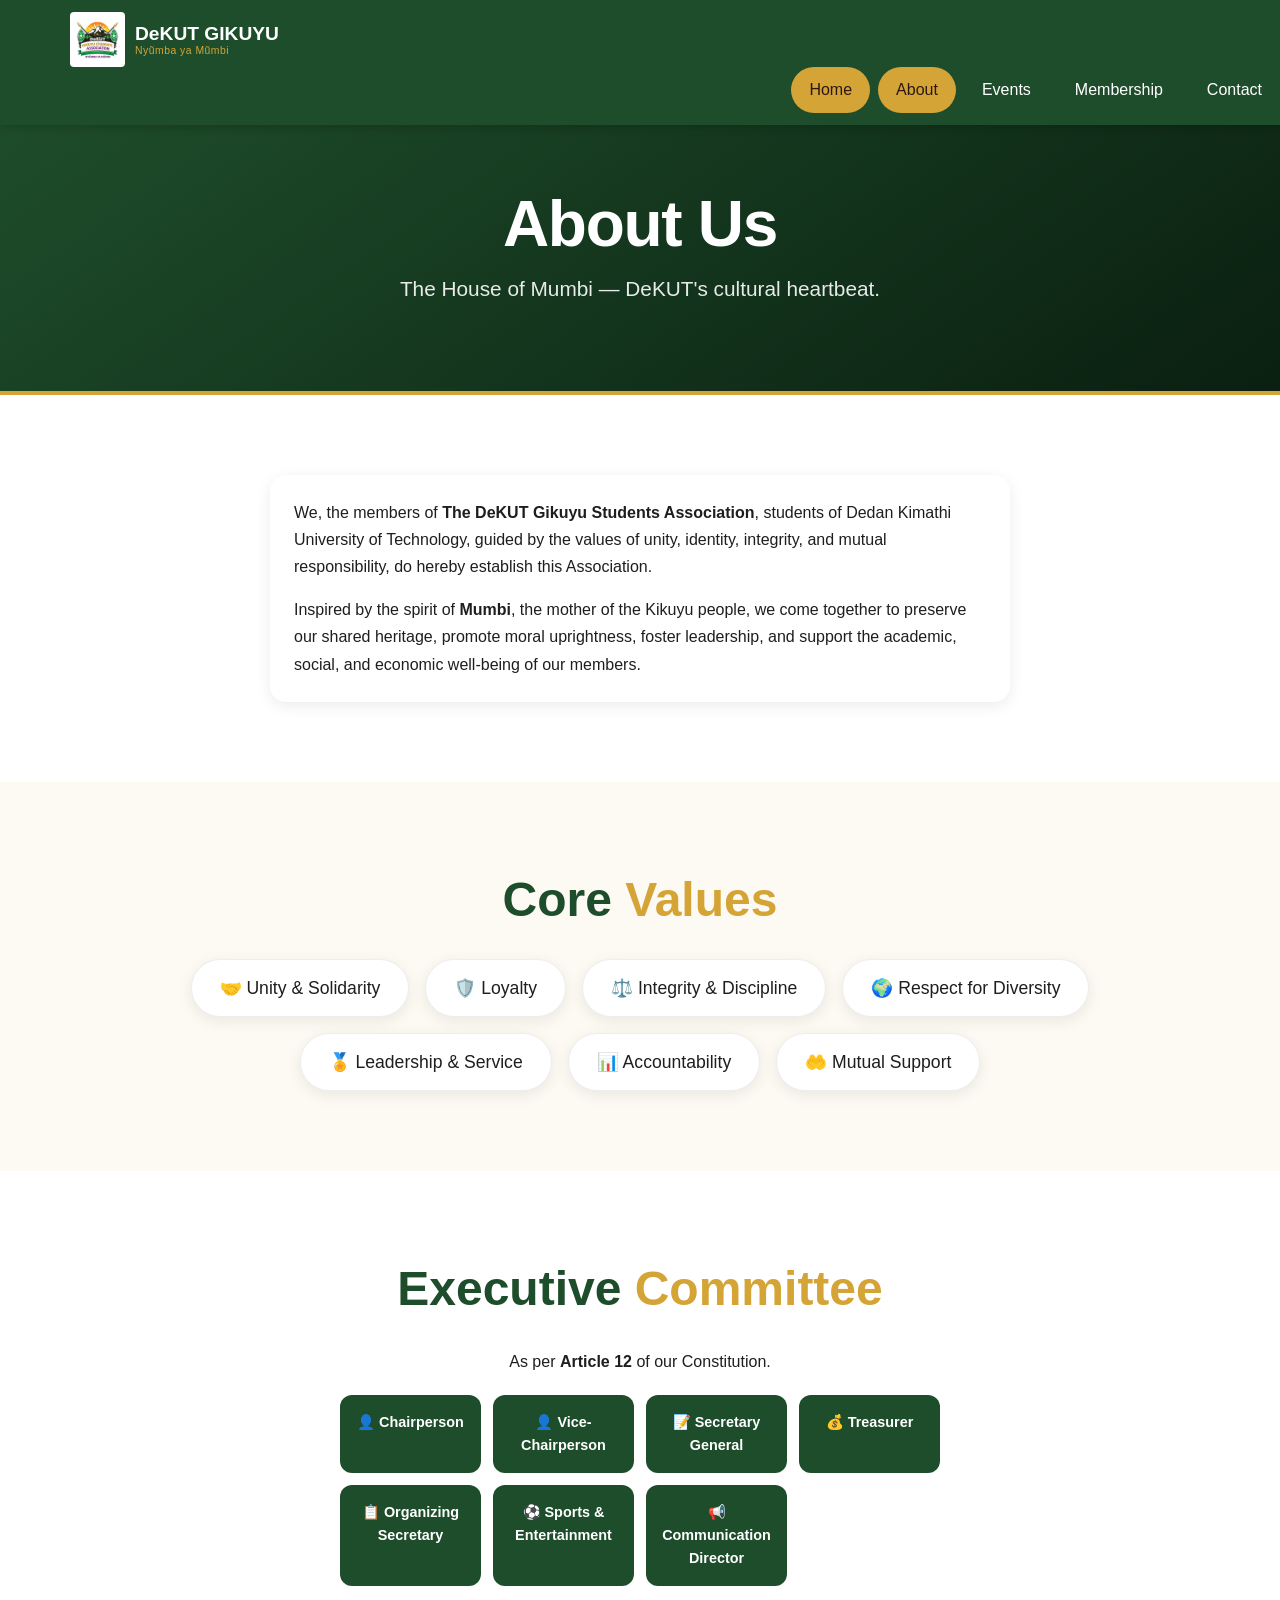
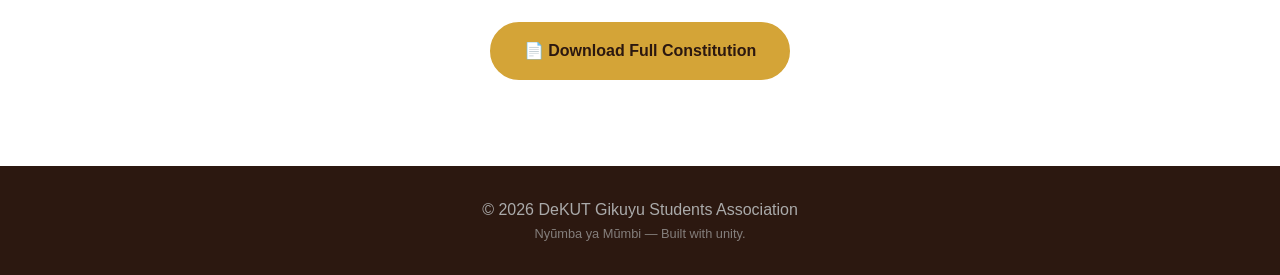
==== about.html @ 9260c006 "Intial Commit" ====
<!DOCTYPE html>
<html lang="en">
  <head>
    <meta charset="UTF-8" />
    <meta
      name="viewport"
      content="width=device-width, initial-scale=1.0, maximum-scale=1.0, user-scalable=yes"
    />
    <title>About | DeKUT Gikuyu Students</title>
    <link rel="stylesheet" href="css/styles.css" />
  </head>
  <body>
    <header>
      <div class="container nav-container">
        <!-- LOGO: Clickable, takes you to homepage -->
        <a href="index.html" class="logo-link">
          <img
            src="assets/logo.jpg"
            alt="DeKUT Gikuyu Students Association Logo"
            class="logo-img"
          />
          <div class="logo-text-group">
            <span class="logo-text">DeKUT GIKUYU</span>
            <span class="logo-sub">Nyũmba ya Mũmbi</span>
          </div>
        </a>
        <button class="hamburger" id="hamburger" aria-label="Toggle Menu">
          ☰
        </button>
      </div>
      <!-- Mobile Navigation -->
      <nav id="mobile-nav">
        <ul>
          <li><a href="index.html" class="active">Home</a></li>
          <li><a href="about.html">About</a></li>
          <li><a href="index.html#events">Events</a></li>
          <li><a href="membership.html">Membership</a></li>
          <li><a href="#contact">Contact</a></li>
        </ul>
      </nav>
    </header>

    <main>
      <section class="hero" style="min-height: 30vh; padding: 40px 0">
        <div class="container hero-content">
          <h1>About Us</h1>
          <p class="hero-tagline">
            The House of Mumbi — DeKUT's cultural heartbeat.
          </p>
        </div>
      </section>

      <section class="section" style="background: #fff">
        <div class="container" style="max-width: 800px; margin: 0 auto">
          <div class="preamble-box">
            <p>
              We, the members of
              <strong>The DeKUT Gikuyu Students Association</strong>, students
              of Dedan Kimathi University of Technology, guided by the values of
              unity, identity, integrity, and mutual responsibility, do hereby
              establish this Association.
            </p>
            <p>
              Inspired by the spirit of <strong>Mumbi</strong>, the mother of
              the Kikuyu people, we come together to preserve our shared
              heritage, promote moral uprightness, foster leadership, and
              support the academic, social, and economic well-being of our
              members.
            </p>
          </div>
        </div>
      </section>

      <section class="section" style="background: var(--light)">
        <div class="container">
          <h2 class="section-title">Core <span>Values</span></h2>
          <div class="values-grid">
            <span class="value-badge">🤝 Unity & Solidarity</span>
            <span class="value-badge">🛡️ Loyalty</span>
            <span class="value-badge">⚖️ Integrity & Discipline</span>
            <span class="value-badge">🌍 Respect for Diversity</span>
            <span class="value-badge">🏅 Leadership & Service</span>
            <span class="value-badge">📊 Accountability</span>
            <span class="value-badge">🤲 Mutual Support</span>
          </div>
        </div>
      </section>

      <section class="section" style="background: #fff">
        <div class="container">
          <h2 class="section-title">Executive <span>Committee</span></h2>
          <p style="text-align: center; margin-bottom: 20px">
            As per <strong>Article 12</strong> of our Constitution.
          </p>
          <div class="committee-grid">
            <div class="committee-role">👤 Chairperson</div>
            <div class="committee-role">👤 Vice-Chairperson</div>
            <div class="committee-role">📝 Secretary General</div>
            <div class="committee-role">💰 Treasurer</div>
            <div class="committee-role">📋 Organizing Secretary</div>
            <div class="committee-role">⚽ Sports & Entertainment</div>
            <div class="committee-role">📢 Communication Director</div>
          </div>
          <div style="text-align: center; margin-top: 30px">
            <a
              href="assets/constitution.pdf"
              class="btn-primary"
              style="width: auto"
              >📄 Download Full Constitution</a
            >
          </div>
        </div>
      </section>
    </main>

    <footer>
      <div class="container">
        <p>© <span id="year"></span> DeKUT Gikuyu Students Association</p>
        <p style="font-size: 0.8rem; opacity: 0.7">
          Nyũmba ya Mũmbi — Built with unity.
        </p>
      </div>
    </footer>

    <script src="js/main.js"></script>
  </body>
</html>
---- css/styles.css ----
/* ==========================================
   MOBILE-FIRST RESET & BASE (0 - 600px)
   ========================================== */
* {
  margin: 0;
  padding: 0;
  box-sizing: border-box;
}

:root {
  --primary: #1e4d2b;
  --secondary: #d4a437;
  --accent: #8b4513;
  --light: #fdfaf3;
  --dark: #2c1810;
  --shadow: 0 4px 15px rgba(0, 0, 0, 0.08);
  --radius: 16px;
}

html {
  scroll-behavior: smooth;
}

body {
  font-family: -apple-system, BlinkMacSystemFont, "Segoe UI", Roboto, Helvetica,
    Arial, sans-serif;
  background: var(--light);
  color: #1e1e1e;
  line-height: 1.6;
  font-size: 16px;
  -webkit-font-smoothing: antialiased;
}

.container {
  width: 100%;
  max-width: 1200px;
  margin: 0 auto;
  padding: 0 18px; /* Tight mobile padding */
}

img {
  max-width: 100%;
  height: auto;
  display: block;
}

/* ===== TYPOGRAPHY (Mobile sizes) ===== */
h1 {
  font-size: clamp(2.2rem, 10vw, 4rem);
  font-weight: 800;
  line-height: 1.1;
  letter-spacing: -0.02em;
}
h2 {
  font-size: clamp(1.8rem, 8vw, 3rem);
  font-weight: 700;
}
h3 {
  font-size: clamp(1.2rem, 5vw, 1.8rem);
}
p {
  font-size: 1rem;
  line-height: 1.7;
}

/* ===== BUTTONS (Fat thumbs for mobile) ===== */
.btn-primary,
.btn-outline {
  display: inline-flex;
  align-items: center;
  justify-content: center;
  padding: 16px 24px;
  min-height: 54px;
  border-radius: 50px;
  font-weight: 700;
  font-size: 1rem;
  text-decoration: none;
  text-align: center;
  cursor: pointer;
  border: 2px solid transparent;
  transition: all 0.2s ease;
  width: 100%; /* Full width on mobile */
  margin: 6px 0;
  gap: 8px;
}

.btn-primary {
  background: var(--secondary);
  color: var(--dark);
  border-color: var(--secondary);
}
.btn-primary:active {
  transform: scale(0.97);
  background: #b8922f;
}

.btn-outline {
  background: var(--primary);
  color: var(--secondary);
  border-color: var(--secondary);
}
.btn-outline:active {
  background: var(--secondary);
  color: var(--dark);
}

/* ===== HEADER & NAV (Mobile) ===== */
header {
  background: var(--primary);
  padding: 12px 0;
  position: sticky;
  top: 0;
  z-index: 1000;
  box-shadow: 0 2px 10px rgba(0, 0, 0, 0.2);
}

.nav-container {
  display: flex;
  justify-content: space-between;
  align-items: center;
}

.logo {
  display: flex;
  align-items: center;
  gap: 10px;
}
.logo .icon {
  font-size: 2rem;
}
.logo-text {
  color: #fff;
  font-weight: 800;
  font-size: 1rem;
  line-height: 1.2;
}
.logo-sub {
  color: var(--secondary);
  font-size: 0.7rem;
  font-weight: 400;
  display: block;
}

.hamburger {
  display: block;
  background: none;
  border: none;
  color: #fff;
  font-size: 2.2rem;
  padding: 8px 12px;
  cursor: pointer;
  line-height: 1;
}

/* Mobile Nav Drawer (hidden by default) */
#mobile-nav {
  display: none;
  background: var(--primary);
  border-top: 1px solid rgba(255, 255, 255, 0.1);
  padding: 10px 0 20px 0;
}
#mobile-nav.open {
  display: block;
}
#mobile-nav ul {
  list-style: none;
  display: flex;
  flex-direction: column;
  gap: 4px;
}
#mobile-nav a {
  display: block;
  padding: 16px 20px;
  color: #fff;
  text-decoration: none;
  font-weight: 500;
  font-size: 1.1rem;
  border-radius: 12px;
  transition: background 0.2s;
  border-bottom: 1px solid rgba(255, 255, 255, 0.05);
}
#mobile-nav a:active,
#mobile-nav a.active {
  background: var(--secondary);
  color: var(--dark);
}

/* ===== HERO (Mobile) ===== */
.hero {
  background: linear-gradient(145deg, var(--primary) 0%, #0a1f10 100%);
  color: #fff;
  min-height: 60vh;
  display: flex;
  align-items: center;
  text-align: center;
  border-bottom: 4px solid var(--secondary);
  padding: 40px 0;
}
.hero-content {
  width: 100%;
}
.hero-sub {
  font-size: 1.2rem;
  color: var(--secondary);
  font-style: italic;
  font-weight: 300;
}
.hero-tagline {
  font-size: 1.1rem;
  max-width: 500px;
  margin: 12px auto 20px auto;
  opacity: 0.9;
}
.hero-buttons {
  display: flex;
  flex-direction: column;
  align-items: center;
  gap: 10px;
  margin-top: 10px;
}

/* ===== SECTIONS ===== */
.section {
  padding: 50px 0;
}
.section-title {
  text-align: center;
  margin-bottom: 20px;
  color: var(--primary);
}
.section-title span {
  color: var(--secondary);
}

/* ===== VISION / MISSION ===== */
.vm-grid {
  display: grid;
  grid-template-columns: 1fr;
  gap: 20px;
}
.vm-card {
  background: #fff;
  padding: 24px;
  border-radius: var(--radius);
  box-shadow: var(--shadow);
  text-align: center;
  border-top: 4px solid var(--secondary);
}
.vm-card h3 {
  color: var(--primary);
  margin-bottom: 8px;
}

/* ===== EVENTS ===== */
.event-grid {
  display: grid;
  grid-template-columns: 1fr;
  gap: 20px;
}
.event-card {
  background: #fff;
  padding: 24px;
  border-radius: var(--radius);
  box-shadow: var(--shadow);
  border-left: 6px solid var(--secondary);
}
.event-date {
  display: inline-block;
  background: var(--primary);
  color: #fff;
  padding: 4px 16px;
  border-radius: 30px;
  font-size: 0.85rem;
  font-weight: 700;
  margin-bottom: 10px;
}
.event-venue {
  margin-top: 10px;
  font-size: 0.95rem;
  color: #555;
}

/* ===== GALLERY ===== */
.gallery-grid {
  display: grid;
  grid-template-columns: 1fr 1fr; /* 2 columns on mobile looks great */
  gap: 12px;
}
.gallery-grid img {
  width: 100%;
  aspect-ratio: 1 / 1;
  object-fit: cover;
  border-radius: 12px;
  border: 2px solid transparent;
  transition: 0.3s;
}
.gallery-grid img:active {
  border-color: var(--secondary);
  transform: scale(0.98);
}
.gallery-cta {
  text-align: center;
  margin-top: 25px;
}

/* ===== ABOUT PAGE: Values & Committee ===== */
.values-grid {
  display: flex;
  flex-wrap: wrap;
  justify-content: center;
  gap: 12px;
}
.value-badge {
  background: #fff;
  padding: 12px 20px;
  border-radius: 50px;
  box-shadow: var(--shadow);
  font-weight: 500;
  font-size: 0.95rem;
  border: 1px solid #eee;
}
.preamble-box {
  background: #fff;
  padding: 24px;
  border-radius: var(--radius);
  box-shadow: var(--shadow);
}
.preamble-box p {
  margin-bottom: 16px;
}
.preamble-box p:last-child {
  margin-bottom: 0;
}

.committee-grid {
  display: grid;
  grid-template-columns: 1fr 1fr;
  gap: 12px;
  max-width: 600px;
  margin: 0 auto;
}
.committee-role {
  background: var(--primary);
  color: #fff;
  padding: 16px 12px;
  border-radius: 12px;
  text-align: center;
  font-weight: 600;
  font-size: 0.9rem;
}

/* ===== MEMBERSHIP FORM ===== */
.membership-form {
  background: #fff;
  padding: 24px 18px;
  border-radius: var(--radius);
  box-shadow: var(--shadow);
}
.form-group {
  margin-bottom: 18px;
}
.form-group label {
  display: block;
  font-weight: 600;
  margin-bottom: 4px;
  font-size: 0.95rem;
}
.form-group input,
.form-group select {
  width: 100%;
  padding: 14px 16px;
  border: 1px solid #ddd;
  border-radius: 12px;
  font-size: 1rem;
  background: #fcfcfc;
  min-height: 52px;
}
.form-group input:focus,
.form-group select:focus {
  outline: 3px solid rgba(212, 164, 55, 0.3);
  border-color: var(--secondary);
}
.form-row {
  display: grid;
  grid-template-columns: 1fr;
  gap: 0;
}

/* ===== FOOTER ===== */
footer {
  background: var(--dark);
  color: #aaa;
  padding: 30px 0;
  text-align: center;
}
footer a {
  color: var(--secondary);
  text-decoration: none;
}

/* ==========================================
   TABLET (600px - 1024px)
   ========================================== */
@media (min-width: 600px) {
  .container {
    padding: 0 30px;
  }
  .hero {
    min-height: 50vh;
    padding: 60px 0;
  }
  .hero-buttons {
    flex-direction: row;
    justify-content: center;
    gap: 16px;
  }
  .btn-primary,
  .btn-outline {
    width: auto;
    min-width: 200px;
    padding: 14px 32px;
  }

  .event-grid {
    grid-template-columns: 1fr 1fr;
  }
  .gallery-grid {
    grid-template-columns: 1fr 1fr 1fr;
  }
  .gallery-grid img {
    aspect-ratio: 4 / 3;
  }

  .vm-grid {
    grid-template-columns: 1fr 1fr;
  }
  .form-row {
    grid-template-columns: 1fr 1fr;
    gap: 16px;
  }
  .committee-grid {
    grid-template-columns: 1fr 1fr 1fr;
  }
}

/* ==========================================
   DESKTOP (1024px+)
   ========================================== */
@media (min-width: 1024px) {
  /* Hide hamburger, show inline nav */
  .hamburger {
    display: none !important;
  }
  #mobile-nav {
    display: block !important;
    background: transparent;
    border-top: none;
    padding: 0;
  }
  #mobile-nav ul {
    flex-direction: row;
    gap: 8px;
    justify-content: flex-end;
  }
  #mobile-nav a {
    padding: 10px 18px;
    font-size: 1rem;
    border-bottom: none;
    border-radius: 30px;
  }
  #mobile-nav a:active {
    background: transparent;
  }
  #mobile-nav a:hover {
    background: var(--secondary);
    color: var(--dark);
  }

  .hero {
    min-height: 70vh;
    padding: 80px 0;
  }
  .hero-sub {
    font-size: 1.8rem;
  }
  .hero-tagline {
    font-size: 1.3rem;
  }

  .event-grid {
    grid-template-columns: 1fr 1fr 1fr;
    gap: 30px;
  }
  .gallery-grid {
    grid-template-columns: 1fr 1fr 1fr 1fr;
    gap: 20px;
  }
  .gallery-grid img {
    aspect-ratio: 4 / 3;
    height: auto;
  }

  .section {
    padding: 80px 0;
  }

  .committee-grid {
    grid-template-columns: repeat(4, 1fr);
  }
  .values-grid {
    gap: 16px;
  }
  .value-badge {
    font-size: 1.1rem;
    padding: 14px 28px;
  }
}

/* ==========================================
   UTILITY: Hide message initially
   ========================================== */
#form-message {
  display: none;
}

/* ===== LOGO STYLES ===== */
.logo-link {
  display: flex;
  align-items: center;
  gap: 10px;
  text-decoration: none; /* Removes underline from link */
  flex-shrink: 0; /* Prevents logo from shrinking on small screens */
}

.logo-img {
  height: 45px; /* Perfect size for mobile header */
  width: auto;
  display: block;
  border-radius: 4px; /* Optional: slight rounding if your logo has sharp edges */
}

.logo-text-group {
  display: flex;
  flex-direction: column;
  line-height: 1.2;
}

.logo-text {
  color: #fff;
  font-weight: 800;
  font-size: clamp(0.9rem, 2.5vw, 1.2rem);
}

.logo-sub {
  color: var(--secondary);
  font-size: 0.65rem;
  font-weight: 400;
  letter-spacing: 0.5px;
}

/* ===== HERO WITH BUTTONS AT THE BOTTOM ===== */
.hero-home {
    background: 
        linear-gradient(135deg, rgba(30, 77, 43, 0.4) 0%, rgba(10, 30, 15, 0.3) 100%),
        url('../assets/logo.jpg');
    background-size: contain;
    background-position: center;
    background-repeat: no-repeat;
    background-blend-mode: normal;
    min-height: 70vh;
    display: flex;
    align-items: flex-end;        /* Pushes content to the bottom */
    border-bottom: 4px solid var(--secondary);
    padding: 30px 0 50px 0;      /* Extra bottom padding for breathing room */
}

/* Hero content container — takes full width */
.hero-home .hero-content {
    width: 100%;
    display: flex;
    flex-direction: column;
    align-items: center;
    justify-content: flex-end;   /* Ensures buttons stay at bottom */
    gap: 20px;
}

/* ===== HERO TEXT (Hidden if you don't want it, but kept for flexibility) ===== */
.hero-home h1,
.hero-home .hero-sub,
.hero-home .hero-tagline {
    display: none;  /* Hides the text — only buttons show */
}

/* ===== BUTTONS at the bottom ===== */
.hero-home .hero-buttons {
    display: flex;
    flex-direction: column;
    align-items: center;
    gap: 12px;
    width: 100%;
    max-width: 400px;
    margin: 0 auto;
}

/* ===== RESPONSIVE ===== */
@media (max-width: 480px) {
    .hero-home {
        min-height: 50vh;
        padding: 20px 0 40px 0;
        background-size: contain;
        background-position: center 30%;
    }
    .hero-home .hero-buttons {
        max-width: 300px;
    }
}

@media (min-width: 600px) {
    .hero-home .hero-buttons {
        flex-direction: row;      /* Side-by-side on tablet/desktop */
        gap: 16px;
        max-width: 500px;
    }
    .hero-home .btn-primary,
    .hero-home .btn-outline {
        width: auto;
        min-width: 200px;
    }
}

@media (min-width: 1024px) {
    .hero-home {
        min-height: 60vh;
        padding: 40px 0 60px 0;
    }
}

/* ===== RESPONSIVE LOGO TWEAKS ===== */
@media (max-width: 480px) {
  .logo-img {
    height: 35px; /* Smaller logo on very small phones */
  }
  .logo-text {
    font-size: 0.8rem;
  }
  .logo-sub {
    font-size: 0.55rem;
  }
}

@media (min-width: 1024px) {
  .logo-img {
    height: 55px; /* Slightly larger on desktop */
  }
}
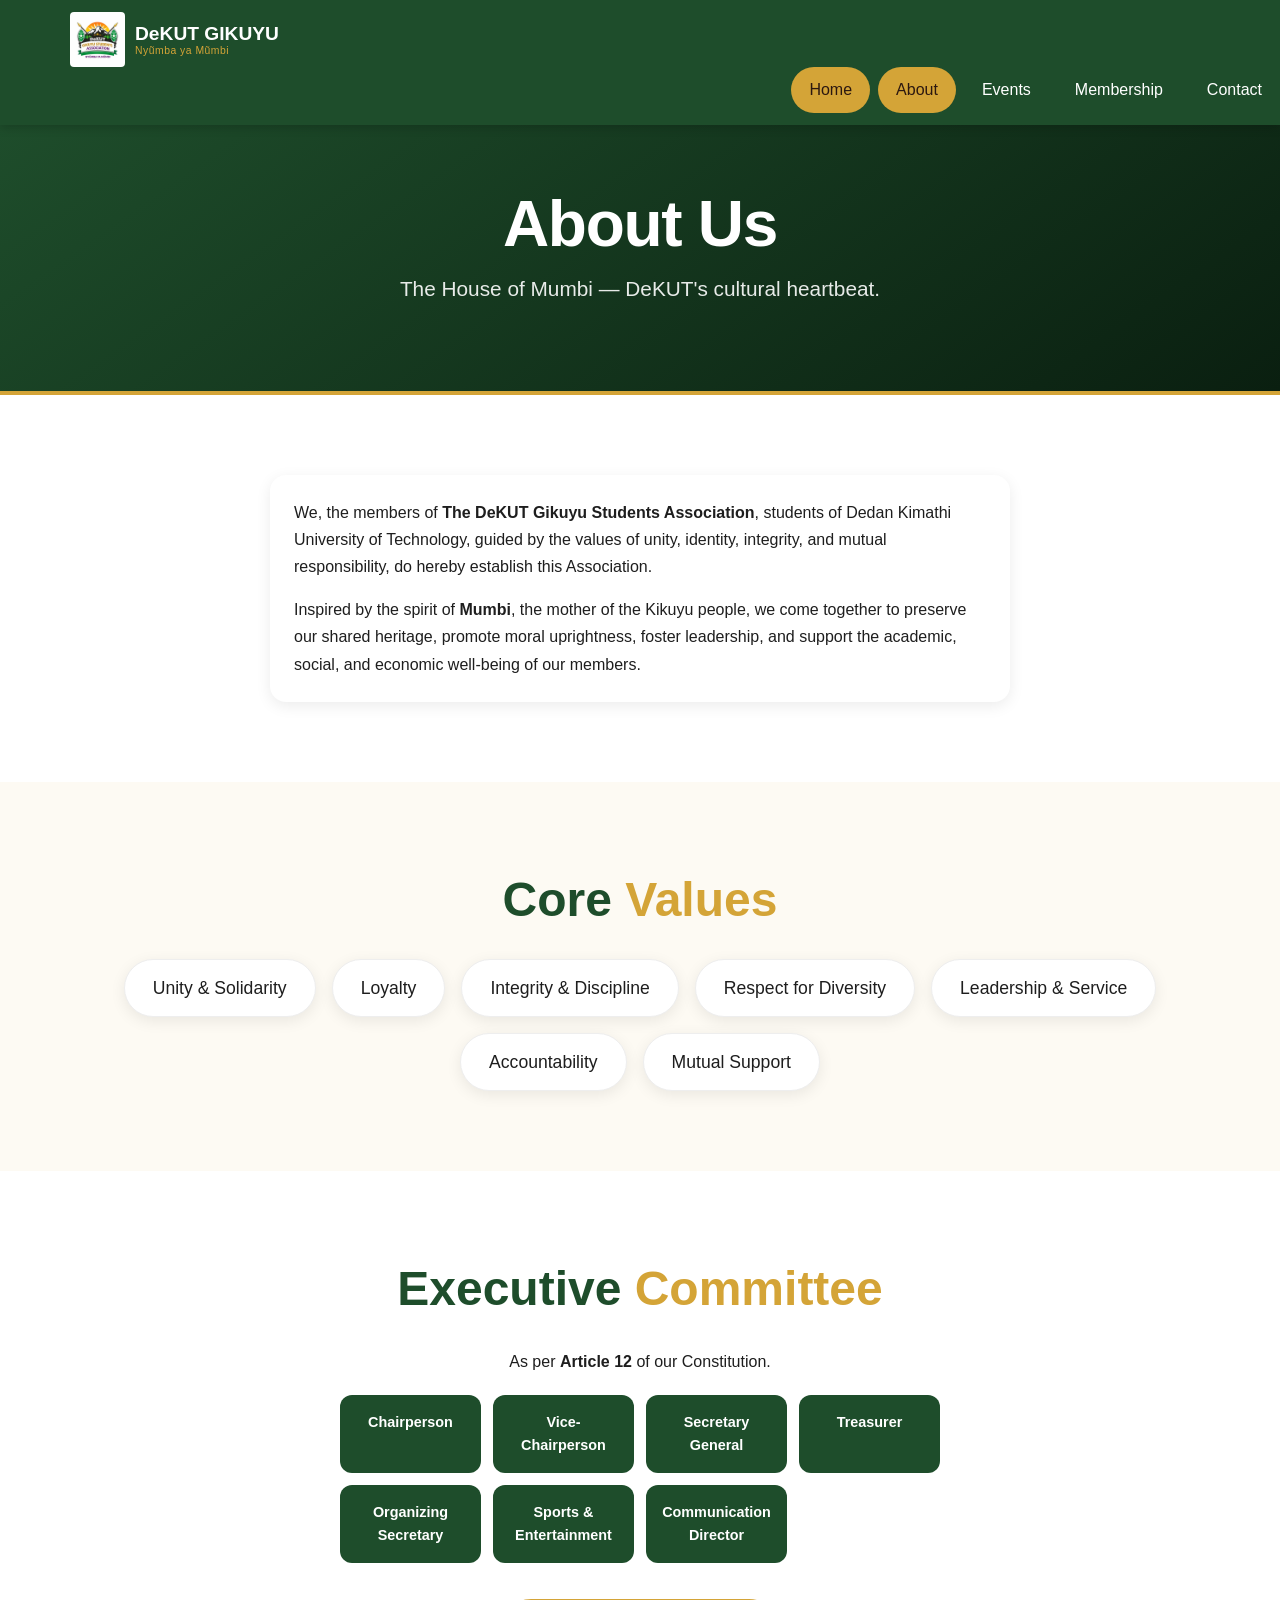
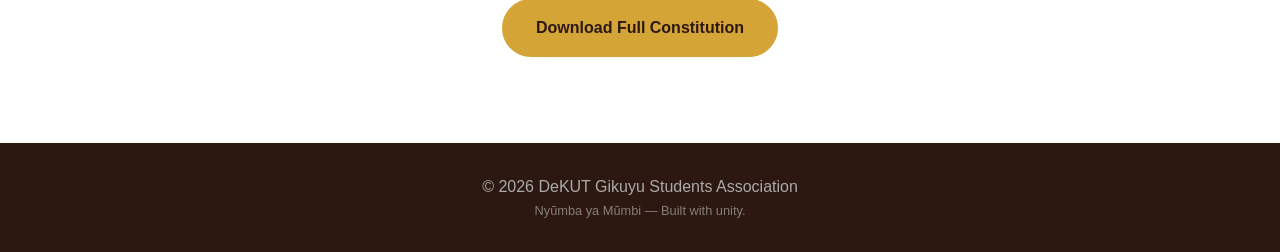
==== commit e79fbd0d: "Remove Emojis" ====
--- a/about.html
+++ b/about.html
@@ -75,13 +75,13 @@
         <div class="container">
           <h2 class="section-title">Core <span>Values</span></h2>
           <div class="values-grid">
-            <span class="value-badge">🤝 Unity & Solidarity</span>
-            <span class="value-badge">🛡️ Loyalty</span>
-            <span class="value-badge">⚖️ Integrity & Discipline</span>
-            <span class="value-badge">🌍 Respect for Diversity</span>
-            <span class="value-badge">🏅 Leadership & Service</span>
-            <span class="value-badge">📊 Accountability</span>
-            <span class="value-badge">🤲 Mutual Support</span>
+            <span class="value-badge">Unity & Solidarity</span>
+            <span class="value-badge">Loyalty</span>
+            <span class="value-badge">Integrity & Discipline</span>
+            <span class="value-badge">Respect for Diversity</span>
+            <span class="value-badge">Leadership & Service</span>
+            <span class="value-badge">Accountability</span>
+            <span class="value-badge">Mutual Support</span>
           </div>
         </div>
       </section>
@@ -93,20 +93,20 @@
             As per <strong>Article 12</strong> of our Constitution.
           </p>
           <div class="committee-grid">
-            <div class="committee-role">👤 Chairperson</div>
-            <div class="committee-role">👤 Vice-Chairperson</div>
-            <div class="committee-role">📝 Secretary General</div>
-            <div class="committee-role">💰 Treasurer</div>
-            <div class="committee-role">📋 Organizing Secretary</div>
-            <div class="committee-role">⚽ Sports & Entertainment</div>
-            <div class="committee-role">📢 Communication Director</div>
+            <div class="committee-role">Chairperson</div>
+            <div class="committee-role">Vice-Chairperson</div>
+            <div class="committee-role">Secretary General</div>
+            <div class="committee-role">Treasurer</div>
+            <div class="committee-role">Organizing Secretary</div>
+            <div class="committee-role">Sports & Entertainment</div>
+            <div class="committee-role">Communication Director</div>
           </div>
           <div style="text-align: center; margin-top: 30px">
             <a
               href="assets/constitution.pdf"
               class="btn-primary"
               style="width: auto"
-              >📄 Download Full Constitution</a
+              >Download Full Constitution</a
             >
           </div>
         </div>
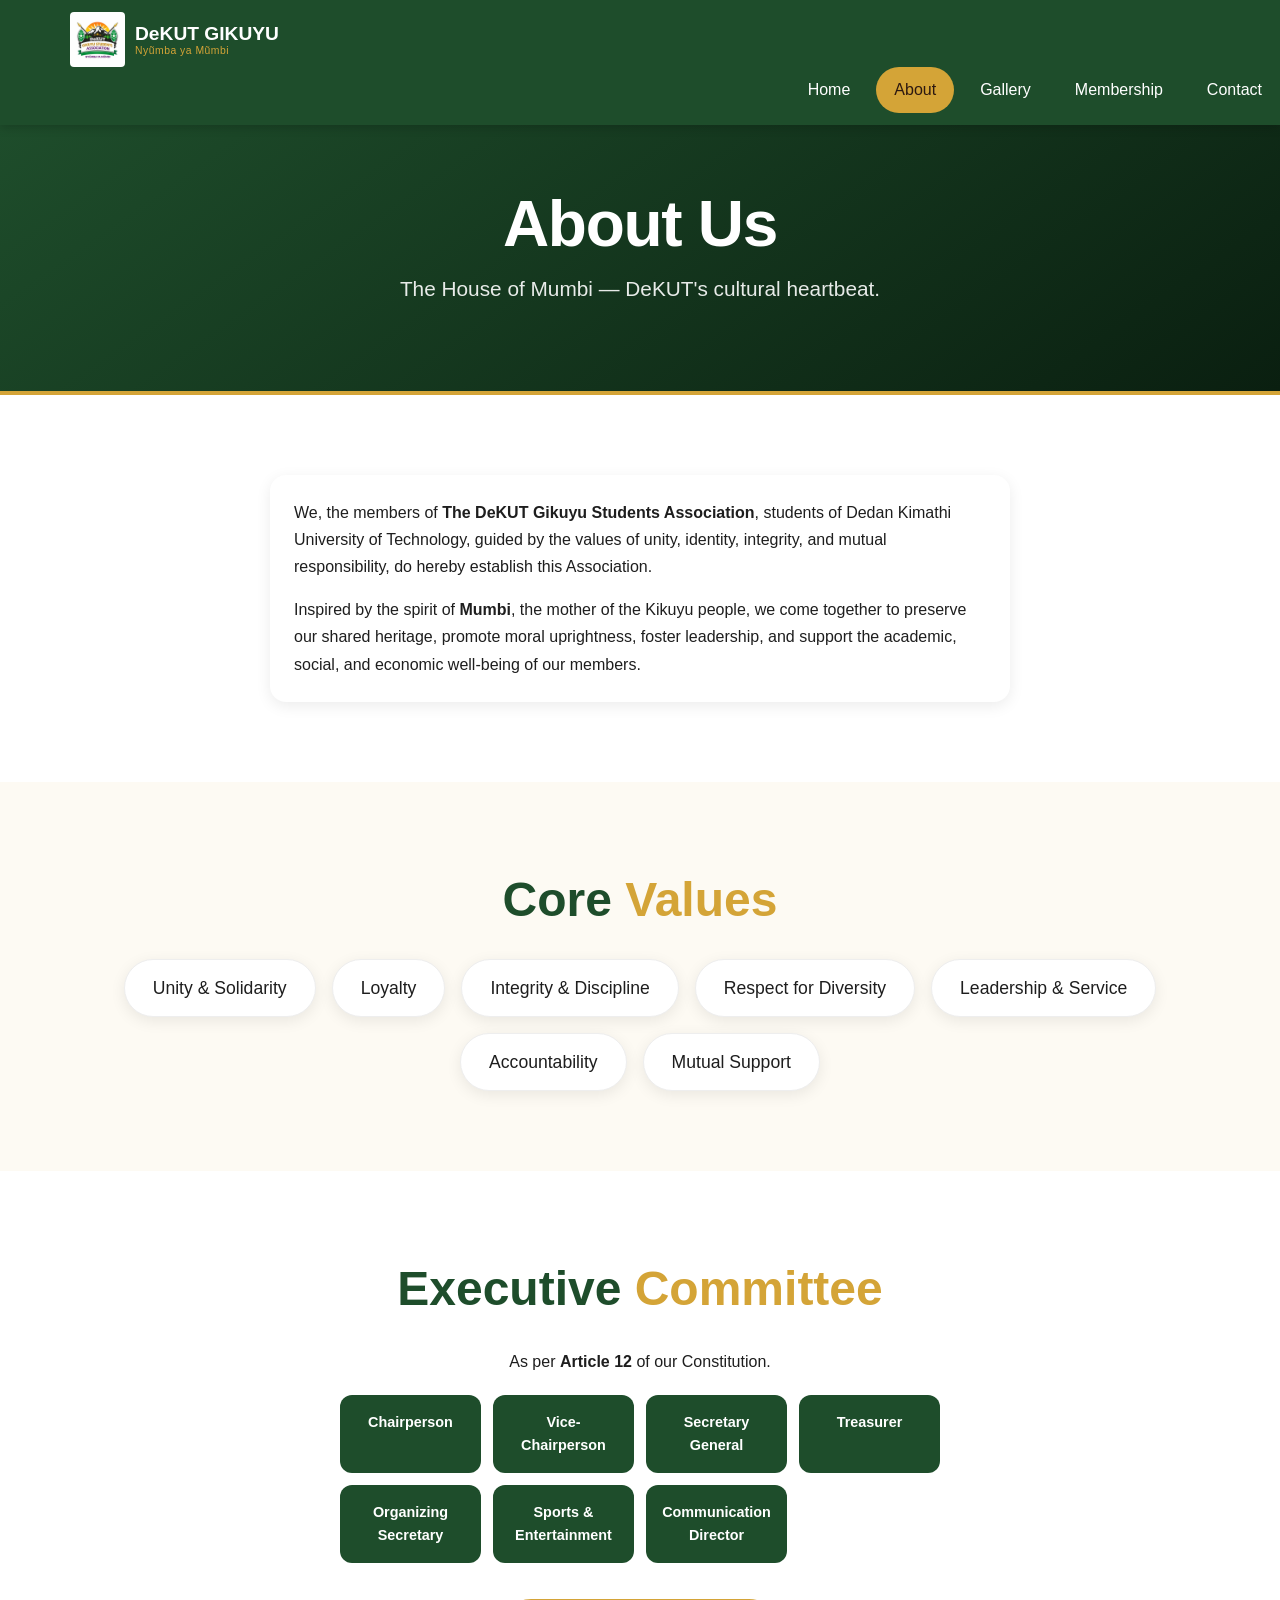
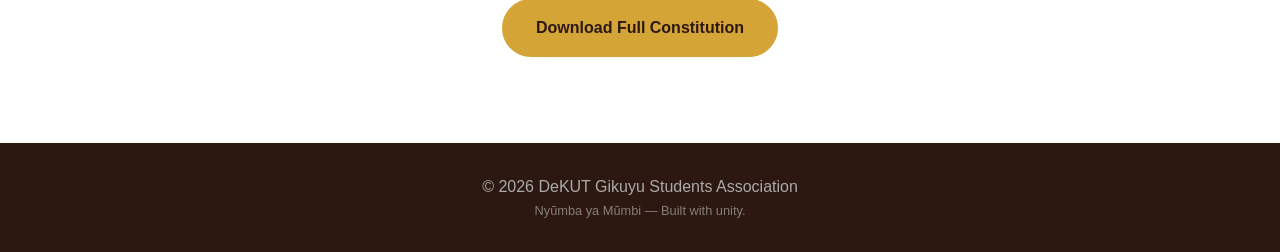
==== commit 9c16f67c: "Add new gallery" ====
--- a/about.html
+++ b/about.html
@@ -31,9 +31,9 @@
       <!-- Mobile Navigation -->
       <nav id="mobile-nav">
         <ul>
-          <li><a href="index.html" class="active">Home</a></li>
-          <li><a href="about.html">About</a></li>
-          <li><a href="index.html#events">Events</a></li>
+          <li><a href="index.html">Home</a></li>
+          <li><a href="about.html" class="active">About</a></li>
+          <li><a href="gallery.html">Gallery</a></li>
           <li><a href="membership.html">Membership</a></li>
           <li><a href="#contact">Contact</a></li>
         </ul>
--- a/css/styles.css
+++ b/css/styles.css
@@ -653,3 +653,61 @@
     height: 55px; /* Slightly larger on desktop */
   }
 }
+
+/* ===== GALLERY PAGE - 16 Images ===== */
+.gallery-grid-16 {
+    display: grid;
+    grid-template-columns: repeat(2, 1fr);  /* 2 columns on mobile */
+    gap: 12px;
+}
+
+.gallery-item {
+    overflow: hidden;
+    border-radius: 12px;
+    box-shadow: 0 2px 8px rgba(0, 0, 0, 0.08);
+    transition: transform 0.3s ease, box-shadow 0.3s ease;
+    background: #fff;
+}
+
+.gallery-item img {
+    width: 100%;
+    aspect-ratio: 1 / 1;  /* Square images */
+    object-fit: cover;
+    display: block;
+    transition: transform 0.4s ease;
+}
+
+.gallery-item:hover {
+    transform: translateY(-4px);
+    box-shadow: 0 8px 25px rgba(0, 0, 0, 0.15);
+}
+
+.gallery-item:hover img {
+    transform: scale(1.05);
+}
+
+/* ===== TABLET: 3 columns ===== */
+@media (min-width: 600px) {
+    .gallery-grid-16 {
+        grid-template-columns: repeat(3, 1fr);
+        gap: 16px;
+    }
+}
+
+/* ===== DESKTOP: 4 columns ===== */
+@media (min-width: 1024px) {
+    .gallery-grid-16 {
+        grid-template-columns: repeat(4, 1fr);
+        gap: 20px;
+    }
+    .gallery-item img {
+        aspect-ratio: 4 / 3;  /* Slightly taller on desktop */
+    }
+}
+
+/* ===== LARGE DESKTOP: 4 columns with bigger gap ===== */
+@media (min-width: 1400px) {
+    .gallery-grid-16 {
+        gap: 24px;
+    }
+}
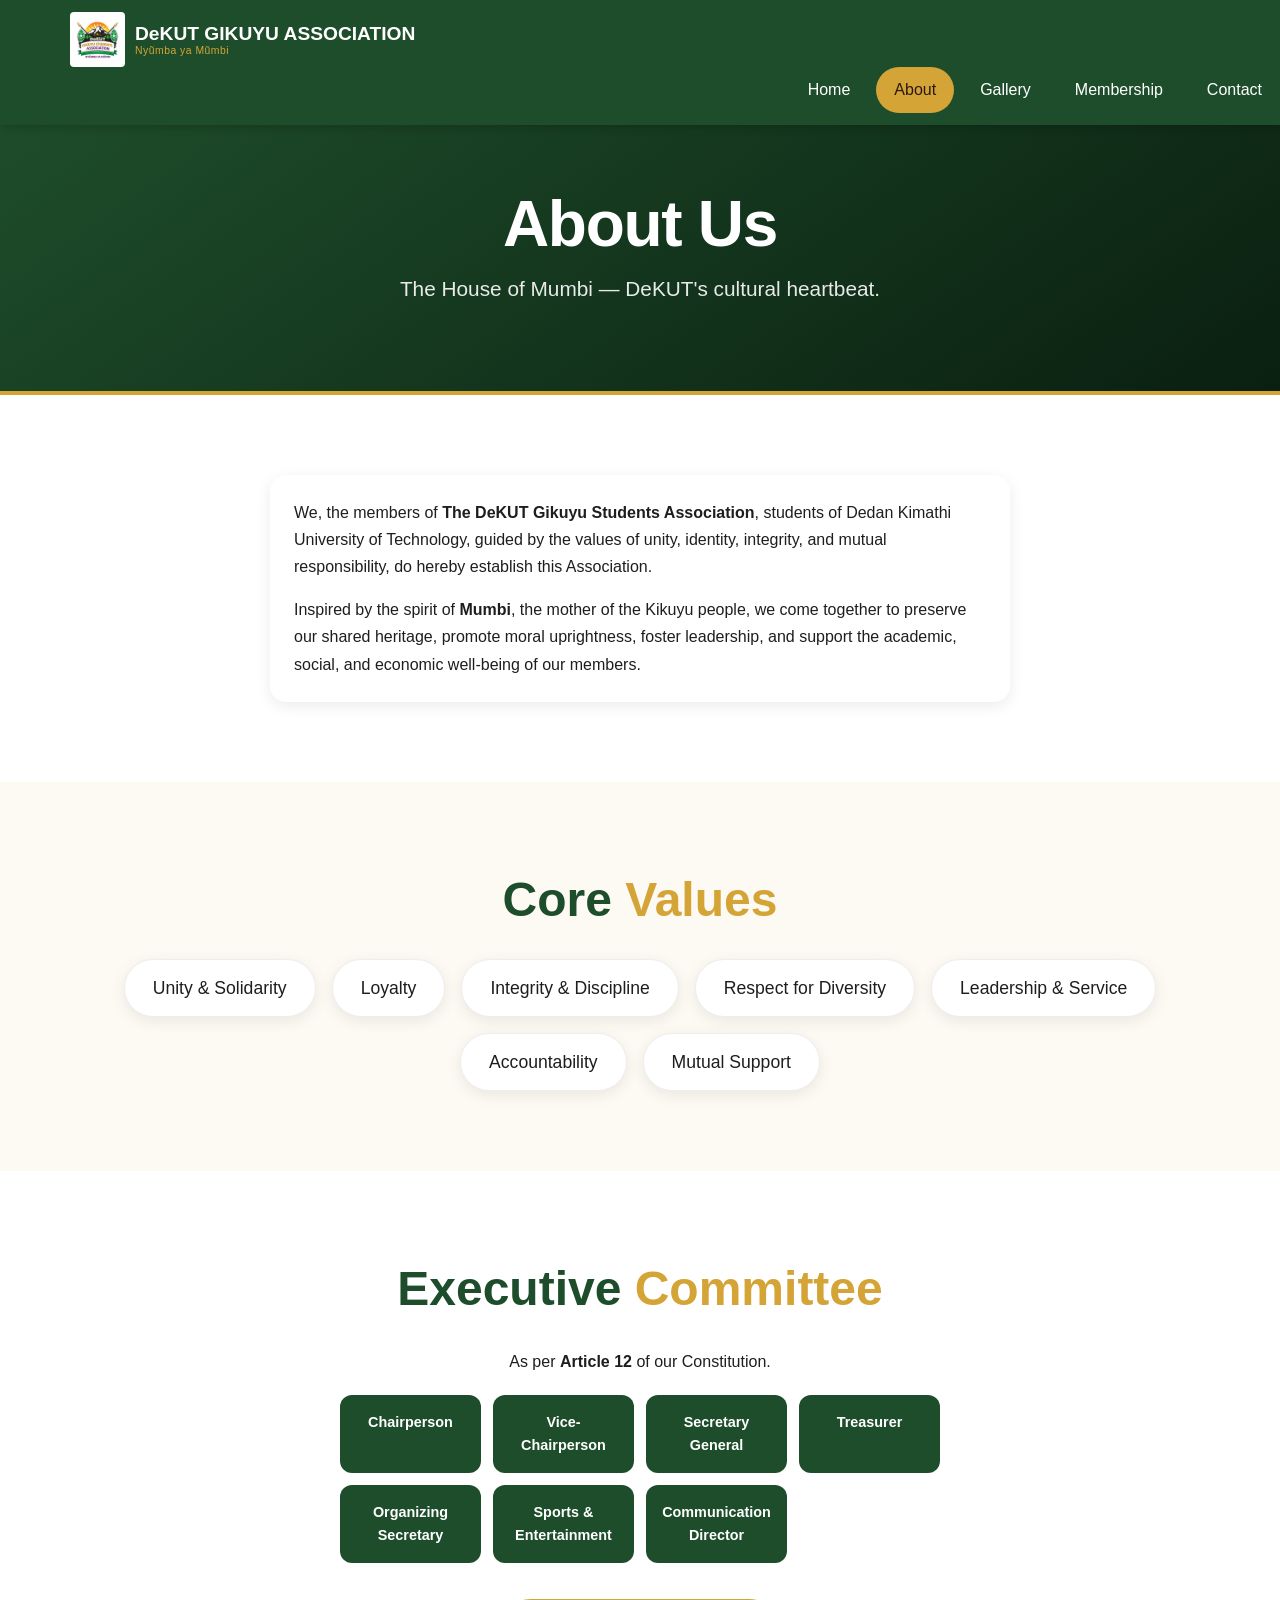
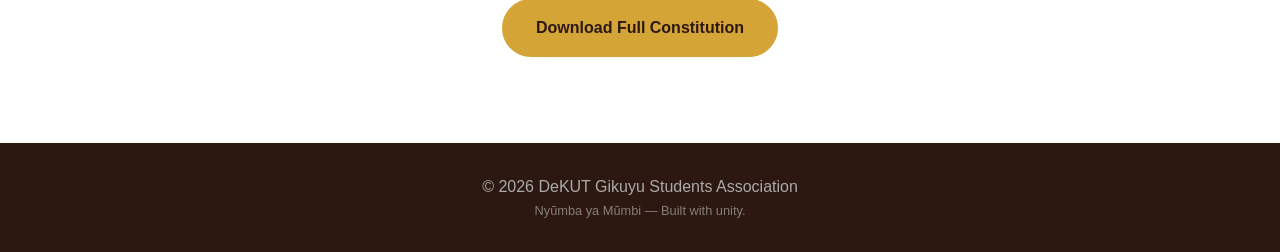
==== commit e170187c: "Add proper name" ====
--- a/about.html
+++ b/about.html
@@ -20,7 +20,7 @@
             class="logo-img"
           />
           <div class="logo-text-group">
-            <span class="logo-text">DeKUT GIKUYU</span>
+            <span class="logo-text">DeKUT GIKUYU ASSOCIATION</span>
             <span class="logo-sub">Nyũmba ya Mũmbi</span>
           </div>
         </a>
--- a/css/styles.css
+++ b/css/styles.css
@@ -560,79 +560,82 @@
 
 /* ===== HERO WITH BUTTONS AT THE BOTTOM ===== */
 .hero-home {
-    background: 
-        linear-gradient(135deg, rgba(30, 77, 43, 0.4) 0%, rgba(10, 30, 15, 0.3) 100%),
-        url('../assets/logo.jpg');
-    background-size: contain;
-    background-position: center;
-    background-repeat: no-repeat;
-    background-blend-mode: normal;
-    min-height: 70vh;
-    display: flex;
-    align-items: flex-end;        /* Pushes content to the bottom */
-    border-bottom: 4px solid var(--secondary);
-    padding: 30px 0 50px 0;      /* Extra bottom padding for breathing room */
+  background: linear-gradient(
+      135deg,
+      rgba(30, 77, 43, 0.4) 0%,
+      rgba(10, 30, 15, 0.3) 100%
+    ),
+    url("../assets/logo.jpg");
+  background-size: contain;
+  background-position: center;
+  background-repeat: no-repeat;
+  background-blend-mode: normal;
+  min-height: 70vh;
+  display: flex;
+  align-items: flex-end; /* Pushes content to the bottom */
+  border-bottom: 4px solid var(--secondary);
+  padding: 30px 0 50px 0; /* Extra bottom padding for breathing room */
 }
 
 /* Hero content container — takes full width */
 .hero-home .hero-content {
-    width: 100%;
-    display: flex;
-    flex-direction: column;
-    align-items: center;
-    justify-content: flex-end;   /* Ensures buttons stay at bottom */
-    gap: 20px;
+  width: 100%;
+  display: flex;
+  flex-direction: column;
+  align-items: center;
+  justify-content: flex-end; /* Ensures buttons stay at bottom */
+  gap: 20px;
 }
 
 /* ===== HERO TEXT (Hidden if you don't want it, but kept for flexibility) ===== */
 .hero-home h1,
 .hero-home .hero-sub,
 .hero-home .hero-tagline {
-    display: none;  /* Hides the text — only buttons show */
+  display: none; /* Hides the text — only buttons show */
 }
 
 /* ===== BUTTONS at the bottom ===== */
 .hero-home .hero-buttons {
-    display: flex;
-    flex-direction: column;
-    align-items: center;
-    gap: 12px;
-    width: 100%;
-    max-width: 400px;
-    margin: 0 auto;
+  display: flex;
+  flex-direction: column;
+  align-items: center;
+  gap: 12px;
+  width: 100%;
+  max-width: 400px;
+  margin: 0 auto;
 }
 
 /* ===== RESPONSIVE ===== */
 @media (max-width: 480px) {
-    .hero-home {
-        min-height: 50vh;
-        padding: 20px 0 40px 0;
-        background-size: contain;
-        background-position: center 30%;
-    }
-    .hero-home .hero-buttons {
-        max-width: 300px;
-    }
+  .hero-home {
+    min-height: 50vh;
+    padding: 20px 0 40px 0;
+    background-size: contain;
+    background-position: center 30%;
+  }
+  .hero-home .hero-buttons {
+    max-width: 300px;
+  }
 }
 
 @media (min-width: 600px) {
-    .hero-home .hero-buttons {
-        flex-direction: row;      /* Side-by-side on tablet/desktop */
-        gap: 16px;
-        max-width: 500px;
-    }
-    .hero-home .btn-primary,
-    .hero-home .btn-outline {
-        width: auto;
-        min-width: 200px;
-    }
+  .hero-home .hero-buttons {
+    flex-direction: row; /* Side-by-side on tablet/desktop */
+    gap: 16px;
+    max-width: 500px;
+  }
+  .hero-home .btn-primary,
+  .hero-home .btn-outline {
+    width: auto;
+    min-width: 200px;
+  }
 }
 
 @media (min-width: 1024px) {
-    .hero-home {
-        min-height: 60vh;
-        padding: 40px 0 60px 0;
-    }
+  .hero-home {
+    min-height: 60vh;
+    padding: 40px 0 60px 0;
+  }
 }
 
 /* ===== RESPONSIVE LOGO TWEAKS ===== */
@@ -656,58 +659,284 @@
 
 /* ===== GALLERY PAGE - 16 Images ===== */
 .gallery-grid-16 {
-    display: grid;
-    grid-template-columns: repeat(2, 1fr);  /* 2 columns on mobile */
-    gap: 12px;
+  display: grid;
+  grid-template-columns: repeat(2, 1fr); /* 2 columns on mobile */
+  gap: 12px;
 }
 
 .gallery-item {
+  overflow: hidden;
+  border-radius: 12px;
+  box-shadow: 0 2px 8px rgba(0, 0, 0, 0.08);
+  transition: transform 0.3s ease, box-shadow 0.3s ease;
+  background: #fff;
+}
+
+.gallery-item img {
+  width: 100%;
+  aspect-ratio: 1 / 1; /* Square images */
+  object-fit: cover;
+  display: block;
+  transition: transform 0.4s ease;
+}
+
+.gallery-item:hover {
+  transform: translateY(-4px);
+  box-shadow: 0 8px 25px rgba(0, 0, 0, 0.15);
+}
+
+.gallery-item:hover img {
+  transform: scale(1.05);
+}
+
+/* ===== TABLET: 3 columns ===== */
+@media (min-width: 600px) {
+  .gallery-grid-16 {
+    grid-template-columns: repeat(3, 1fr);
+    gap: 16px;
+  }
+}
+
+/* ===== DESKTOP: 4 columns ===== */
+@media (min-width: 1024px) {
+  .gallery-grid-16 {
+    grid-template-columns: repeat(4, 1fr);
+    gap: 20px;
+  }
+  .gallery-item img {
+    aspect-ratio: 4 / 3; /* Slightly taller on desktop */
+  }
+}
+
+/* ===== LARGE DESKTOP: 4 columns with bigger gap ===== */
+@media (min-width: 1400px) {
+  .gallery-grid-16 {
+    gap: 24px;
+  }
+}
+
+/* ==========================================
+   GALLERY EYE ICON & ZOOM OVERLAY
+   ========================================== */
+
+/* ----- Image Wrapper (for positioning the eye icon) ----- */
+.gallery-item,
+.event-image-wrapper {
+  position: relative;
+  overflow: hidden;
+  cursor: pointer;
+}
+
+/* ----- Eye Icon (bottom-right corner) ----- */
+.gallery-overlay-icon {
+  position: absolute;
+  bottom: 12px;
+  right: 12px;
+  background: rgba(30, 77, 43, 0.85);
+  color: #fff;
+  width: 40px;
+  height: 40px;
+  border-radius: 50%;
+  display: flex;
+  align-items: center;
+  justify-content: center;
+  font-size: 1.1rem;
+  opacity: 0;
+  transition: opacity 0.3s ease, transform 0.3s ease;
+  transform: scale(0.8);
+  pointer-events: none; /* Allows clicks to pass through to the image */
+  box-shadow: 0 2px 12px rgba(0, 0, 0, 0.3);
+  border: 2px solid rgba(255, 255, 255, 0.2);
+}
+
+/* Show icon on hover (desktop) */
+.gallery-item:hover .gallery-overlay-icon,
+.event-image-wrapper:hover .gallery-overlay-icon {
+  opacity: 1;
+  transform: scale(1);
+}
+
+/* Always show icon on mobile (touch devices) */
+@media (hover: none) {
+  .gallery-overlay-icon {
+    opacity: 1;
+    transform: scale(1);
+    width: 36px;
+    height: 36px;
+    font-size: 0.9rem;
+    bottom: 8px;
+    right: 8px;
+  }
+}
+
+/* ----- Image hover effect ----- */
+.gallery-item:hover img,
+.event-image-wrapper:hover .event-image {
+  transform: scale(1.05);
+  transition: transform 0.4s ease;
+}
+
+.gallery-item img,
+.event-image-wrapper .event-image {
+  transition: transform 0.4s ease;
+}
+
+/* ----- ZOOM OVERLAY (Full-screen) ----- */
+#zoom-overlay {
+  display: none;
+  position: fixed;
+  top: 0;
+  left: 0;
+  width: 100vw;
+  height: 100vh;
+  background: rgba(0, 0, 0, 0.92);
+  z-index: 9999;
+  justify-content: center;
+  align-items: center;
+  cursor: pointer;
+  animation: zoomFadeIn 0.3s ease;
+}
+
+#zoom-overlay.active {
+  display: flex;
+}
+
+#zoom-image {
+  max-width: 90vw;
+  max-height: 90vh;
+  object-fit: contain;
+  border-radius: 8px;
+  box-shadow: 0 8px 40px rgba(0, 0, 0, 0.6);
+  animation: zoomScale 0.3s ease;
+}
+
+/* ----- Close button (X) ----- */
+.zoom-close {
+  position: absolute;
+  top: 20px;
+  right: 30px;
+  color: #fff;
+  font-size: 3rem;
+  font-weight: 300;
+  cursor: pointer;
+  transition: transform 0.3s ease;
+  z-index: 10000;
+  line-height: 1;
+  opacity: 0.8;
+}
+
+.zoom-close:hover {
+  transform: rotate(90deg);
+  opacity: 1;
+}
+
+/* ===== ANIMATIONS ===== */
+@keyframes zoomFadeIn {
+  from {
+    opacity: 0;
+  }
+  to {
+    opacity: 1;
+  }
+}
+
+@keyframes zoomScale {
+  from {
+    transform: scale(0.7);
+    opacity: 0;
+  }
+  to {
+    transform: scale(1);
+    opacity: 1;
+  }
+}
+
+/* ===== RESPONSIVE ===== */
+@media (max-width: 480px) {
+  .gallery-overlay-icon {
+    width: 32px;
+    height: 32px;
+    font-size: 0.8rem;
+    bottom: 6px;
+    right: 6px;
+  }
+  .zoom-close {
+    top: 15px;
+    right: 20px;
+    font-size: 2.5rem;
+  }
+  #zoom-image {
+    max-width: 95vw;
+    max-height: 85vh;
+  }
+}
+
+@media (min-width: 1024px) {
+  .gallery-overlay-icon {
+    width: 48px;
+    height: 48px;
+    font-size: 1.3rem;
+    bottom: 16px;
+    right: 16px;
+  }
+}
+
+/* ===== EVENT IMAGE WRAPPER ===== */
+.event-image-wrapper {
+    position: relative;
     overflow: hidden;
-    border-radius: 12px;
-    box-shadow: 0 2px 8px rgba(0, 0, 0, 0.08);
-    transition: transform 0.3s ease, box-shadow 0.3s ease;
-    background: #fff;
-}
-
-.gallery-item img {
+    cursor: pointer;
+    border-radius: var(--radius) var(--radius) 0 0;
+}
+
+.event-image-wrapper .event-image {
     width: 100%;
-    aspect-ratio: 1 / 1;  /* Square images */
+    height: 200px;
     object-fit: cover;
     display: block;
+    border-bottom: 3px solid var(--secondary);
     transition: transform 0.4s ease;
 }
 
-.gallery-item:hover {
-    transform: translateY(-4px);
-    box-shadow: 0 8px 25px rgba(0, 0, 0, 0.15);
-}
-
-.gallery-item:hover img {
-    transform: scale(1.05);
-}
-
-/* ===== TABLET: 3 columns ===== */
-@media (min-width: 600px) {
-    .gallery-grid-16 {
-        grid-template-columns: repeat(3, 1fr);
-        gap: 16px;
+/* Adjust event card to remove border-radius conflict */
+.event-card {
+    background: #fff;
+    padding: 0 0 24px 0;
+    border-radius: var(--radius);
+    box-shadow: var(--shadow);
+    border-left: 6px solid var(--secondary);
+    overflow: hidden;
+}
+
+.event-card .event-date {
+    margin-top: 16px;
+    margin-left: 20px;
+}
+
+.event-card h3 {
+    padding: 0 20px;
+    margin-top: 10px;
+}
+
+.event-card p {
+    padding: 0 20px;
+}
+
+.event-card .event-venue {
+    padding: 0 20px 10px 20px;
+    margin-top: 10px;
+    font-size: 0.95rem;
+    color: #555;
+}
+
+@media (max-width: 480px) {
+    .event-image-wrapper .event-image {
+        height: 160px;
     }
 }
 
-/* ===== DESKTOP: 4 columns ===== */
 @media (min-width: 1024px) {
-    .gallery-grid-16 {
-        grid-template-columns: repeat(4, 1fr);
-        gap: 20px;
-    }
-    .gallery-item img {
-        aspect-ratio: 4 / 3;  /* Slightly taller on desktop */
-    }
-}
-
-/* ===== LARGE DESKTOP: 4 columns with bigger gap ===== */
-@media (min-width: 1400px) {
-    .gallery-grid-16 {
-        gap: 24px;
+    .event-image-wrapper .event-image {
+        height: 220px;
     }
 }
